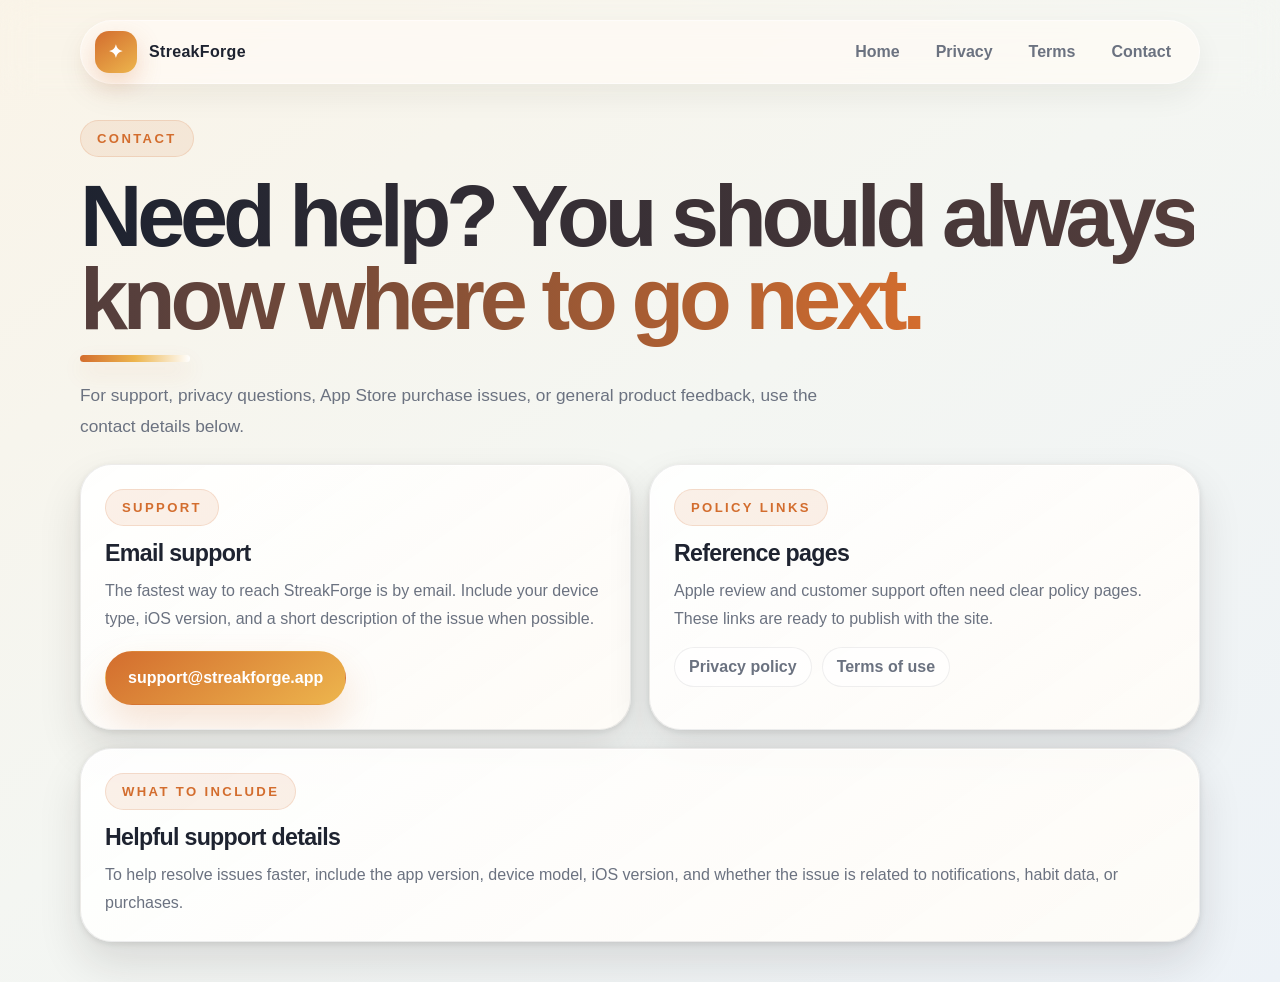
==== contact.html @ 754e42ef "Add contact.html for support and policy information This file contains the HTML structure for the co" ====
<!DOCTYPE html>
<html lang="en">
  <head>
    <meta charset="utf-8" />
    <meta name="viewport" content="width=device-width, initial-scale=1" />
    <title>Contact | StreakForge</title>
    <meta
      name="description"
      content="Contact StreakForge support for help with the app, privacy questions, or App Store purchase issues."
    />
    <link rel="stylesheet" href="styles.css" />
  </head>
  <body>
    <header class="topbar">
      <div class="site-shell">
        <div class="topbar-inner">
          <a class="brand" href="index.html" aria-label="StreakForge home">
            <span class="brand-mark">✦</span>
            <span>StreakForge</span>
          </a>
          <nav class="nav-links" aria-label="Primary">
            <a class="nav-link" href="index.html">Home</a>
            <a class="nav-link" href="privacy.html">Privacy</a>
            <a class="nav-link" href="terms.html">Terms</a>
            <a class="nav-link" href="contact.html">Contact</a>
          </nav>
        </div>
      </div>
    </header>

    <main>
      <section class="page-hero">
        <div class="site-shell">
          <span class="eyebrow">Contact</span>
          <h1><span class="gradient-text">Need help? You should always know where to go next.</span></h1>
          <div class="page-rule" aria-hidden="true"></div>
          <p>
            For support, privacy questions, App Store purchase issues, or general product feedback,
            use the contact details below.
          </p>
        </div>
      </section>

      <section class="support-layout">
        <div class="site-shell support-stack">
          <div class="support-grid">
            <article class="glass-card support-card">
              <span class="eyebrow">Support</span>
              <h3>Email support</h3>
              <p>
                The fastest way to reach StreakForge is by email. Include your device type, iOS
                version, and a short description of the issue when possible.
              </p>
              <a class="button button-primary" href="mailto:support@streakforge.app">support@streakforge.app</a>
            </article>

            <article class="glass-card support-card">
              <span class="eyebrow">Policy links</span>
              <h3>Reference pages</h3>
              <p>
                Apple review and customer support often need clear policy pages. These links are
                ready to publish with the site.
              </p>
              <div class="footer-links">
                <a href="privacy.html">Privacy policy</a>
                <a href="terms.html">Terms of use</a>
              </div>
            </article>
          </div>

          <article class="glass-card support-card">
            <span class="eyebrow">What to include</span>
            <h3>Helpful support details</h3>
            <p>
              To help resolve issues faster, include the app version, device model, iOS version,
              and whether the issue is related to notifications, habit data, or purchases.
            </p>
          </article>
        </div>
      </section>
    </main>
  </body>
</html>
---- styles.css ----
:root {
  --bg-top: #faf4e8;
  --bg-mid: #f4f6f2;
  --bg-bottom: #edf2f7;
  --surface: rgba(255, 252, 247, 0.88);
  --surface-strong: rgba(255, 255, 255, 0.92);
  --surface-muted: rgba(243, 239, 232, 0.92);
  --ink: #1e2330;
  --muted: #6b7280;
  --soft-ink: #8b91a0;
  --brand: #d36d2e;
  --brand-gold: #edb54d;
  --ocean: #6ea6f7;
  --meadow: #67c48c;
  --plum: #b48ae5;
  --border: rgba(27, 33, 48, 0.08);
  --highlight: rgba(255, 255, 255, 0.72);
  --shadow: rgba(35, 28, 21, 0.12);
  --shadow-deep: rgba(17, 18, 23, 0.1);
  --radius-xl: 32px;
  --radius-lg: 24px;
  --radius-md: 18px;
  --content-width: 1120px;
}

* {
  box-sizing: border-box;
}

html {
  scroll-behavior: smooth;
}

body {
  margin: 0;
  min-height: 100vh;
  font-family: "SF Pro Display", "SF Pro Text", "Helvetica Neue", Helvetica, Arial, sans-serif;
  color: var(--ink);
  background:
    radial-gradient(circle at 78% 14%, rgba(237, 181, 77, 0.22), transparent 0 23rem),
    radial-gradient(circle at 18% 82%, rgba(110, 166, 247, 0.18), transparent 0 18rem),
    radial-gradient(circle at 12% 18%, rgba(211, 109, 46, 0.1), transparent 0 14rem),
    linear-gradient(145deg, var(--bg-top), var(--bg-mid) 48%, var(--bg-bottom));
}

a {
  color: inherit;
  text-decoration: none;
}

img {
  max-width: 100%;
  display: block;
}

.site-shell {
  width: min(var(--content-width), calc(100% - 32px));
  margin: 0 auto;
}

.topbar {
  position: sticky;
  top: 0;
  z-index: 30;
  padding: 20px 0 12px;
  backdrop-filter: blur(16px);
}

.topbar-inner {
  display: flex;
  align-items: center;
  justify-content: space-between;
  gap: 16px;
  padding: 10px 14px;
  border-radius: 999px;
  background: rgba(255, 251, 246, 0.72);
  border: 1px solid rgba(255, 255, 255, 0.55);
  box-shadow: 0 12px 30px rgba(31, 26, 20, 0.06);
}

.brand {
  display: inline-flex;
  align-items: center;
  gap: 12px;
  font-weight: 800;
  letter-spacing: 0.02em;
}

.brand-mark {
  width: 42px;
  height: 42px;
  border-radius: 14px;
  display: grid;
  place-items: center;
  color: white;
  font-size: 1.1rem;
  background: linear-gradient(145deg, var(--brand), var(--brand-gold));
  box-shadow: 0 10px 24px rgba(211, 109, 46, 0.25);
}

.nav-links {
  display: flex;
  align-items: center;
  gap: 8px;
  flex-wrap: wrap;
  justify-content: flex-end;
}

.nav-link {
  padding: 10px 14px;
  border-radius: 999px;
  color: var(--muted);
  font-weight: 600;
}

.nav-link:hover {
  background: rgba(255, 255, 255, 0.55);
  color: var(--ink);
}

.hero {
  padding: 28px 0 32px;
}

.hero-grid {
  display: grid;
  grid-template-columns: minmax(0, 1.2fr) minmax(320px, 0.9fr);
  gap: 28px;
  align-items: stretch;
}

.eyebrow {
  display: inline-flex;
  align-items: center;
  gap: 8px;
  padding: 10px 16px;
  border-radius: 999px;
  font-size: 0.82rem;
  font-weight: 800;
  letter-spacing: 0.18em;
  text-transform: uppercase;
  color: var(--brand);
  background: rgba(211, 109, 46, 0.1);
  border: 1px solid rgba(211, 109, 46, 0.16);
}

.hero-copy h1,
.page-hero h1 {
  margin: 18px 0 14px;
  font-size: clamp(3rem, 7vw, 5.4rem);
  line-height: 0.96;
  letter-spacing: -0.06em;
  font-weight: 900;
}

.gradient-text {
  background: linear-gradient(90deg, var(--ink) 0%, #573f3c 60%, var(--brand) 100%);
  -webkit-background-clip: text;
  background-clip: text;
  color: transparent;
}

.hero-rule,
.page-rule {
  width: 110px;
  height: 7px;
  border-radius: 999px;
  background: linear-gradient(90deg, var(--brand), var(--brand-gold), rgba(255, 255, 255, 0.95));
  box-shadow: 0 10px 22px rgba(211, 109, 46, 0.14);
}

.lead {
  margin: 20px 0 0;
  font-size: clamp(1.2rem, 2vw, 1.85rem);
  line-height: 1.5;
  color: var(--muted);
  max-width: 18ch;
}

.hero-actions,
.cta-actions {
  display: flex;
  gap: 12px;
  flex-wrap: wrap;
  margin-top: 28px;
}

.button {
  display: inline-flex;
  align-items: center;
  justify-content: center;
  gap: 10px;
  min-height: 54px;
  padding: 0 22px;
  border-radius: 999px;
  font-weight: 700;
  font-size: 1rem;
  border: 1px solid transparent;
  transition: transform 0.18s ease, box-shadow 0.18s ease, background 0.18s ease;
}

.button:hover {
  transform: translateY(-1px);
}

.button-primary {
  color: #fff;
  background: linear-gradient(145deg, var(--brand), var(--brand-gold));
  box-shadow: 0 18px 36px rgba(211, 109, 46, 0.18);
}

.button-secondary {
  color: var(--ink);
  background: rgba(255, 255, 255, 0.78);
  border-color: rgba(30, 35, 48, 0.08);
  box-shadow: 0 10px 24px rgba(20, 22, 28, 0.06);
}

.glass-card {
  position: relative;
  overflow: hidden;
  padding: 24px;
  border-radius: var(--radius-xl);
  background:
    radial-gradient(circle at top right, rgba(237, 181, 77, 0.13), transparent 0 9rem),
    linear-gradient(145deg, var(--surface-strong), var(--surface));
  border: 1px solid var(--border);
  box-shadow:
    0 22px 44px var(--shadow),
    0 2px 6px var(--shadow-deep);
}

.glass-card::before {
  content: "";
  position: absolute;
  inset: 0;
  border-radius: inherit;
  border: 1px solid var(--highlight);
  pointer-events: none;
  mask: linear-gradient(to bottom, rgba(255,255,255,1), rgba(255,255,255,0.15));
}

.hero-panel {
  display: flex;
  flex-direction: column;
  justify-content: space-between;
  min-height: 100%;
}

.hero-panel-grid {
  display: grid;
  gap: 14px;
  grid-template-columns: repeat(2, minmax(0, 1fr));
  margin-top: 18px;
}

.metric-card {
  padding: 18px;
  border-radius: 22px;
  background: rgba(255, 255, 255, 0.62);
  border: 1px solid rgba(30, 35, 48, 0.08);
}

.metric-card small {
  display: block;
  margin-bottom: 8px;
  font-size: 0.82rem;
  letter-spacing: 0.1em;
  text-transform: uppercase;
  color: var(--soft-ink);
  font-weight: 800;
}

.metric-card strong {
  display: block;
  font-size: 2rem;
  line-height: 1;
  margin-bottom: 6px;
}

.metric-card span {
  color: var(--muted);
  font-size: 0.98rem;
  line-height: 1.45;
}

.features {
  padding: 12px 0 0;
}

.section-heading {
  margin-bottom: 18px;
}

.section-heading h2 {
  margin: 12px 0 10px;
  font-size: clamp(2rem, 4vw, 3rem);
  letter-spacing: -0.04em;
}

.section-heading p {
  margin: 0;
  max-width: 44rem;
  color: var(--muted);
  font-size: 1.08rem;
  line-height: 1.7;
}

.feature-grid,
.footer-grid,
.support-grid {
  display: grid;
  gap: 18px;
}

.feature-grid {
  grid-template-columns: repeat(3, minmax(0, 1fr));
}

.feature-card h3,
.footer-card h3,
.support-card h3 {
  margin: 14px 0 10px;
  font-size: 1.45rem;
  letter-spacing: -0.03em;
}

.feature-card p,
.footer-card p,
.support-card p,
.policy-card p,
.policy-card li {
  margin: 0;
  color: var(--muted);
  line-height: 1.75;
}

.feature-icon {
  width: 56px;
  height: 56px;
  border-radius: 18px;
  display: grid;
  place-items: center;
  font-size: 1.35rem;
  color: white;
  box-shadow: 0 14px 30px rgba(30, 35, 48, 0.09);
}

.feature-icon.ember { background: linear-gradient(145deg, var(--brand), var(--brand-gold)); }
.feature-icon.ocean { background: linear-gradient(145deg, var(--ocean), #93c5fd); }
.feature-icon.meadow { background: linear-gradient(145deg, var(--meadow), #a7f3d0); }
.feature-icon.plum { background: linear-gradient(145deg, var(--plum), #d8b4fe); }

.cta-band {
  padding: 48px 0 0;
}

.cta-card {
  display: grid;
  gap: 20px;
  align-items: center;
  grid-template-columns: 1.15fr 0.85fr;
}

.cta-card h2 {
  margin: 14px 0 10px;
  font-size: clamp(2rem, 4vw, 3.2rem);
  letter-spacing: -0.04em;
}

.cta-card p {
  margin: 0;
  color: var(--muted);
  line-height: 1.75;
}

.page-hero {
  padding: 24px 0 8px;
}

.page-hero p {
  margin: 18px 0 0;
  max-width: 48rem;
  color: var(--muted);
  font-size: 1.08rem;
  line-height: 1.8;
}

.policy-layout,
.support-layout {
  padding: 14px 0 40px;
}

.policy-stack,
.support-stack {
  display: grid;
  gap: 18px;
}

.policy-card h2 {
  margin: 0 0 12px;
  font-size: 1.55rem;
  letter-spacing: -0.03em;
}

.policy-card ul {
  margin: 0;
  padding-left: 20px;
}

.policy-card li + li {
  margin-top: 8px;
}

.support-grid {
  grid-template-columns: repeat(2, minmax(0, 1fr));
}

.support-card .button {
  margin-top: 18px;
}

.site-footer {
  padding: 22px 0 40px;
}

.footer-grid {
  grid-template-columns: 1.15fr 0.85fr;
}

.footer-links {
  display: flex;
  gap: 10px;
  flex-wrap: wrap;
  margin-top: 14px;
}

.footer-links a {
  padding: 10px 14px;
  border-radius: 999px;
  background: rgba(255, 255, 255, 0.62);
  color: var(--muted);
  border: 1px solid rgba(30, 35, 48, 0.07);
  font-weight: 600;
}

.footer-links a:hover {
  color: var(--ink);
}

.microcopy {
  color: var(--soft-ink);
  font-size: 0.94rem;
}

.divider {
  height: 1px;
  margin: 28px 0;
  background: linear-gradient(90deg, transparent, rgba(30, 35, 48, 0.12), transparent);
}

@media (max-width: 980px) {
  .hero-grid,
  .cta-card,
  .footer-grid,
  .support-grid,
  .feature-grid {
    grid-template-columns: 1fr;
  }

  .hero-copy h1,
  .page-hero h1 {
    max-width: 12ch;
  }
}

@media (max-width: 720px) {
  .site-shell {
    width: min(var(--content-width), calc(100% - 20px));
  }

  .topbar {
    padding: 12px 0 10px;
  }

  .topbar-inner {
    border-radius: 26px;
    align-items: flex-start;
    flex-direction: column;
  }

  .nav-links {
    width: 100%;
    justify-content: flex-start;
  }

  .hero,
  .page-hero,
  .policy-layout,
  .support-layout {
    padding-top: 12px;
  }

  .glass-card {
    padding: 20px;
    border-radius: 24px;
  }

  .hero-panel-grid {
    grid-template-columns: 1fr;
  }

  .button {
    width: 100%;
  }

  .hero-actions,
  .cta-actions {
    flex-direction: column;
  }
}
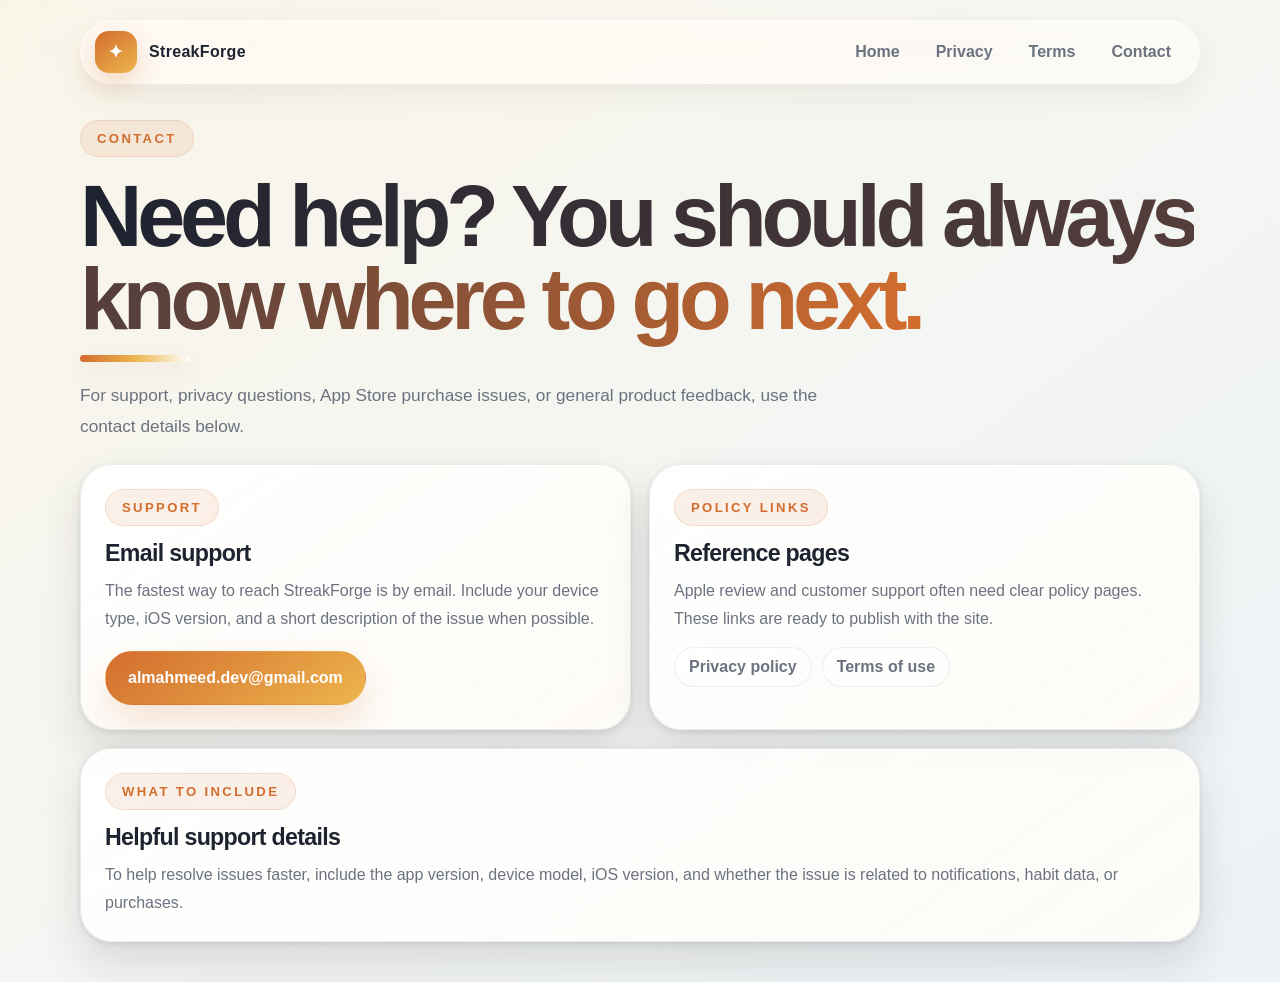
==== commit a6a46ef8: "Update support email address in contact.html" ====
--- a/contact.html
+++ b/contact.html
@@ -51,7 +51,7 @@
                 The fastest way to reach StreakForge is by email. Include your device type, iOS
                 version, and a short description of the issue when possible.
               </p>
-              <a class="button button-primary" href="mailto:support@streakforge.app">support@streakforge.app</a>
+              <a class="button button-primary" href="mailto:almahmeed.dev@gmail.com">almahmeed.dev@gmail.com</a>
             </article>
 
             <article class="glass-card support-card">
